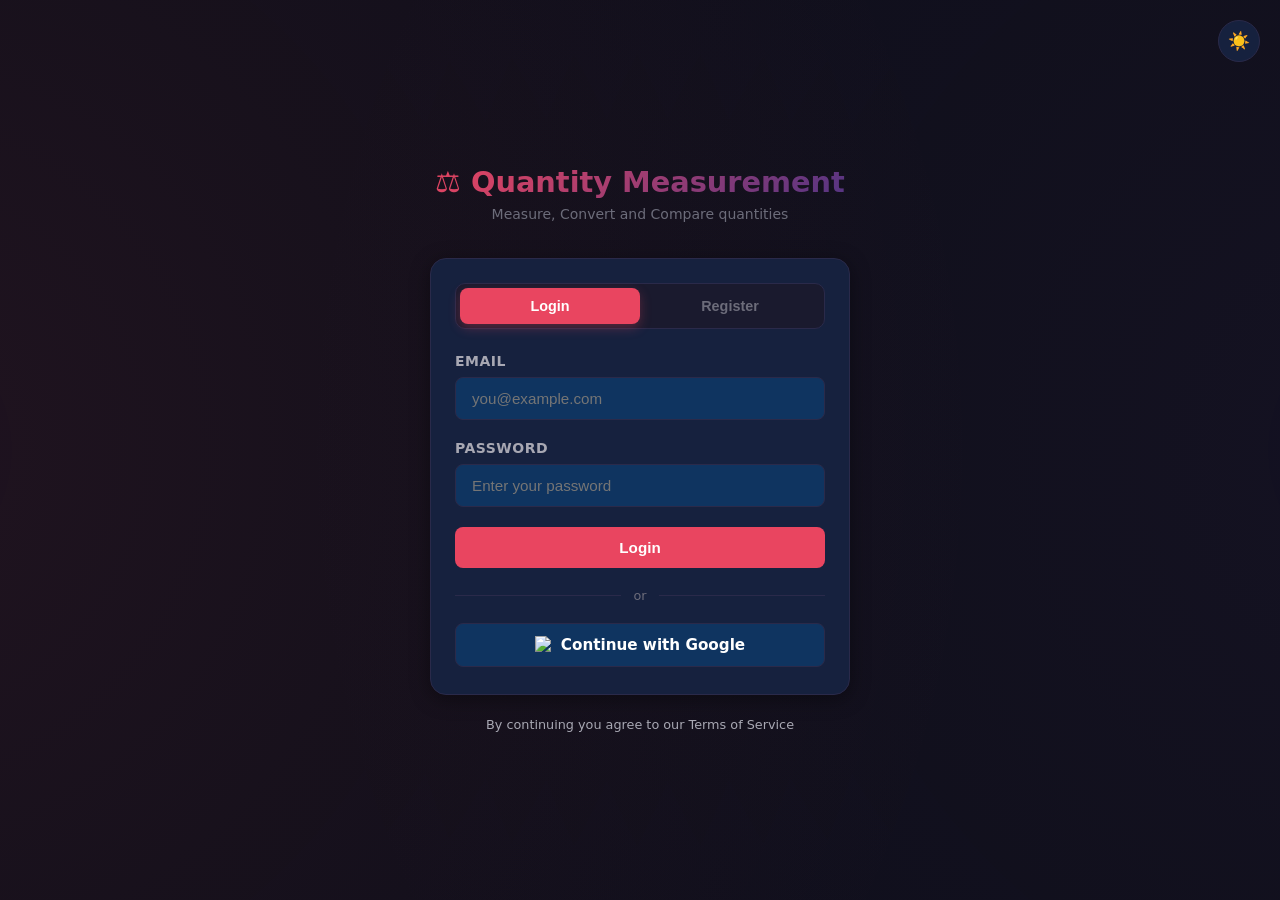
==== index.html @ e467d4db "[Vaidik Pandey] Publish. Frontend for QuantityMeasurementApp." ====
<!doctype html>
<html lang="en" data-theme="dark">
  <head>
    <meta charset="UTF-8" />
    <meta name="viewport" content="width=device-width, initial-scale=1.0" />
    <title>Quantity Measurement App</title>
    <link rel="stylesheet" href="css/style.css" />
    <link rel="stylesheet" href="css/auth.css" />
  </head>
  <body class="auth-page">
    <!-- Theme Toggle -->
    <div class="auth-theme-toggle">
      <button class="theme-toggle" onclick="toggleTheme()">
        <span id="theme-icon">☀️</span>
      </button>
    </div>

    <div class="auth-container fade-in">
      <!-- Logo -->
      <div class="auth-logo">
        <h1>⚖️ Quantity Measurement</h1>
        <p>Measure, Convert and Compare quantities</p>
      </div>

      <!-- Card -->
      <div class="card">
        <!-- Tabs -->
        <div class="auth-tabs">
          <button class="auth-tab active" data-tab="login-section">
            Login
          </button>
          <button class="auth-tab" data-tab="register-section">Register</button>
        </div>

        <!-- Login Form -->
        <div class="auth-form active" id="login-section">
          <div class="alert" id="login-alert"></div>

          <form id="login-form">
            <div class="form-group">
              <label>Email</label>
              <input
                type="email"
                id="login-email"
                placeholder="you@example.com"
                required
              />
            </div>
            <div class="form-group">
              <label>Password</label>
              <input
                type="password"
                id="login-password"
                placeholder="Enter your password"
                required
              />
            </div>
            <button
              type="submit"
              class="btn btn-primary"
              id="login-btn"
              data-text="Login"
            >
              Login
            </button>
          </form>

          <div class="divider">or</div>

          <a
            href="http://localhost:8080/oauth2/authorization/google"
            class="btn btn-google"
          >
            <img
              src="https://www.google.com/favicon.ico"
              width="18"
              height="18"
              alt="Google"
            />
            Continue with Google
          </a>
        </div>

        <!-- Register Form -->
        <div class="auth-form" id="register-section">
          <div class="alert" id="register-alert"></div>

          <form id="register-form">
            <div class="form-group">
              <label>Full Name</label>
              <input
                type="text"
                id="register-name"
                placeholder="Vaidik Pandey"
                required
              />
            </div>
            <div class="form-group">
              <label>Email</label>
              <input
                type="email"
                id="register-email"
                placeholder="you@example.com"
                required
              />
            </div>
            <div class="form-group">
              <label>Password</label>
              <input
                type="password"
                id="register-password"
                placeholder="Min 6 characters"
                required
              />
            </div>
            <div class="form-group">
              <label>Confirm Password</label>
              <input
                type="password"
                id="register-confirm"
                placeholder="Repeat password"
                required
              />
            </div>
            <button
              type="submit"
              class="btn btn-primary"
              id="register-btn"
              data-text="Create Account"
            >
              Create Account
            </button>
          </form>

          <div class="divider">or</div>

          <a
            href="http://localhost:8080/oauth2/authorization/google"
            class="btn btn-google"
          >
            <img
              src="https://www.google.com/favicon.ico"
              width="18"
              height="18"
              alt="Google"
            />
            Continue with Google
          </a>
        </div>
      </div>

      <div class="auth-footer">
        <p>By continuing you agree to our Terms of Service</p>
      </div>
    </div>

    <script src="js/config.js"></script>
    <script src="js/api.js"></script>
    <script src="js/auth.js"></script>
  </body>
</html>
---- css/style.css ----
/* Theme Variables */
:root[data-theme="dark"] {
  --bg-primary: #0f0f1a;
  --bg-secondary: #1a1a2e;
  --bg-card: #16213e;
  --bg-input: #0f3460;
  --accent: #e94560;
  --accent-hover: #c73652;
  --accent-secondary: #533483;
  --text-primary: #ffffff;
  --text-secondary: #a8a8b3;
  --text-muted: #6c6c7a;
  --border: #2a2a4a;
  --shadow: rgba(0, 0, 0, 0.4);
  --success: #00d4aa;
  --error: #ff6b6b;
  --warning: #ffd93d;
}

:root[data-theme="light"] {
  --bg-primary: #f0f2f5;
  --bg-secondary: #ffffff;
  --bg-card: #ffffff;
  --bg-input: #f8f9fa;
  --accent: #e94560;
  --accent-hover: #c73652;
  --accent-secondary: #533483;
  --text-primary: #1a1a2e;
  --text-secondary: #4a4a5a;
  --text-muted: #9a9aaa;
  --border: #e0e0f0;
  --shadow: rgba(0, 0, 0, 0.1);
  --success: #00b894;
  --error: #d63031;
  --warning: #fdcb6e;
}

/* Reset */
* {
  margin: 0;
  padding: 0;
  box-sizing: border-box;
}

html {
  scroll-behavior: smooth;
}

body {
  font-family:
    "Segoe UI",
    system-ui,
    -apple-system,
    sans-serif;
  background-color: var(--bg-primary);
  color: var(--text-primary);
  transition:
    background-color 0.3s ease,
    color 0.3s ease;
  min-height: 100vh;
}

/* Typography */
h1,
h2,
h3,
h4 {
  font-weight: 700;
  line-height: 1.2;
}

p {
  line-height: 1.6;
  color: var(--text-secondary);
}

/* Buttons */
.btn {
  padding: 12px 24px;
  border: none;
  border-radius: 8px;
  font-size: 0.95rem;
  font-weight: 600;
  cursor: pointer;
  transition: all 0.3s ease;
  display: inline-flex;
  align-items: center;
  justify-content: center;
  gap: 8px;
  text-decoration: none;
}

.btn-primary {
  background: var(--accent);
  color: white;
  width: 100%;
}

.btn-primary:hover {
  background: var(--accent-hover);
  transform: translateY(-2px);
  box-shadow: 0 8px 25px rgba(233, 69, 96, 0.3);
}

.btn-google {
  background: var(--bg-input);
  color: var(--text-primary);
  border: 1px solid var(--border);
  width: 100%;
}

.btn-google:hover {
  background: var(--border);
  transform: translateY(-2px);
}

.btn-secondary {
  background: var(--accent-secondary);
  color: white;
}

.btn-secondary:hover {
  opacity: 0.9;
  transform: translateY(-2px);
}

/* Form Elements */
.form-group {
  margin-bottom: 20px;
}

.form-group label {
  display: block;
  margin-bottom: 8px;
  font-size: 0.875rem;
  font-weight: 600;
  color: var(--text-secondary);
  text-transform: uppercase;
  letter-spacing: 0.5px;
}

.form-group input,
.form-group select {
  width: 100%;
  padding: 12px 16px;
  background: var(--bg-input);
  border: 1px solid var(--border);
  border-radius: 8px;
  color: var(--text-primary);
  font-size: 0.95rem;
  transition: all 0.3s ease;
  outline: none;
}

.form-group input:focus,
.form-group select:focus {
  border-color: var(--accent);
  box-shadow: 0 0 0 3px rgba(233, 69, 96, 0.15);
}

/* Cards */
.card {
  background: var(--bg-card);
  border: 1px solid var(--border);
  border-radius: 16px;
  padding: 24px;
  box-shadow: 0 4px 20px var(--shadow);
  transition: all 0.3s ease;
}

.card:hover {
  transform: translateY(-4px);
  box-shadow: 0 8px 30px var(--shadow);
}

/* Theme Toggle */
.theme-toggle {
  background: var(--bg-card);
  border: 1px solid var(--border);
  border-radius: 50%;
  width: 42px;
  height: 42px;
  cursor: pointer;
  font-size: 1.1rem;
  display: flex;
  align-items: center;
  justify-content: center;
  transition: all 0.3s ease;
}

.theme-toggle:hover {
  border-color: var(--accent);
  transform: rotate(20deg);
}

/* Alerts */
.alert {
  padding: 12px 16px;
  border-radius: 8px;
  font-size: 0.875rem;
  font-weight: 500;
  margin-bottom: 16px;
  display: none;
  animation: fadeIn 0.3s ease;
}

.alert.show {
  display: block;
}

.alert-success {
  background: rgba(0, 212, 170, 0.15);
  border: 1px solid var(--success);
  color: var(--success);
}

.alert-error {
  background: rgba(255, 107, 107, 0.15);
  border: 1px solid var(--error);
  color: var(--error);
}

/* Animations */
@keyframes fadeIn {
  from {
    opacity: 0;
    transform: translateY(-10px);
  }
  to {
    opacity: 1;
    transform: translateY(0);
  }
}

@keyframes slideIn {
  from {
    opacity: 0;
    transform: translateX(-20px);
  }
  to {
    opacity: 1;
    transform: translateX(0);
  }
}

@keyframes spin {
  to {
    transform: rotate(360deg);
  }
}

.fade-in {
  animation: fadeIn 0.5s ease forwards;
}
.slide-in {
  animation: slideIn 0.5s ease forwards;
}

/* Spinner */
.spinner {
  width: 20px;
  height: 20px;
  border: 2px solid rgba(255, 255, 255, 0.3);
  border-top-color: white;
  border-radius: 50%;
  animation: spin 0.8s linear infinite;
  display: inline-block;
}

/* Scrollbar */
::-webkit-scrollbar {
  width: 6px;
}
::-webkit-scrollbar-track {
  background: var(--bg-primary);
}
::-webkit-scrollbar-thumb {
  background: var(--accent);
  border-radius: 3px;
}

/* Responsive */
@media (max-width: 768px) {
  .card {
    border-radius: 12px;
    padding: 16px;
  }
  .btn {
    padding: 10px 20px;
  }
}
---- css/auth.css ----
/* Auth page layout */
.auth-page {
  min-height: 100vh;
  display: flex;
  align-items: center;
  justify-content: center;
  padding: 20px;
  position: relative;
}

/* Background gradient effect */
.auth-page::before {
  content: "";
  position: fixed;
  top: -50%;
  left: -50%;
  width: 200%;
  height: 200%;
  background:
    radial-gradient(
      circle at 20% 50%,
      rgba(233, 69, 96, 0.08) 0%,
      transparent 50%
    ),
    radial-gradient(
      circle at 80% 50%,
      rgba(83, 52, 131, 0.08) 0%,
      transparent 50%
    );
  pointer-events: none;
  z-index: 0;
}

/* Theme toggle position */
.auth-theme-toggle {
  position: fixed;
  top: 20px;
  right: 20px;
  z-index: 100;
}

/* Main auth card */
.auth-container {
  width: 100%;
  max-width: 420px;
  position: relative;
  z-index: 1;
}

/* Logo/branding */
.auth-logo {
  text-align: center;
  margin-bottom: 32px;
}

.auth-logo h1 {
  font-size: 1.8rem;
  background: linear-gradient(135deg, var(--accent), var(--accent-secondary));
  -webkit-background-clip: text;
  -webkit-text-fill-color: transparent;
  background-clip: text;
  margin-bottom: 4px;
}

.auth-logo p {
  font-size: 0.875rem;
  color: var(--text-muted);
}

/* Tab switcher */
.auth-tabs {
  display: flex;
  background: var(--bg-secondary);
  border-radius: 10px;
  padding: 4px;
  margin-bottom: 24px;
  border: 1px solid var(--border);
}

.auth-tab {
  flex: 1;
  padding: 10px;
  border: none;
  border-radius: 8px;
  background: transparent;
  color: var(--text-muted);
  font-size: 0.9rem;
  font-weight: 600;
  cursor: pointer;
  transition: all 0.3s ease;
}

.auth-tab.active {
  background: var(--accent);
  color: white;
  box-shadow: 0 4px 12px rgba(233, 69, 96, 0.3);
}

/* Form sections */
.auth-form {
  display: none;
}

.auth-form.active {
  display: block;
  animation: fadeIn 0.4s ease;
}

/* Divider */
.divider {
  display: flex;
  align-items: center;
  gap: 12px;
  margin: 20px 0;
  color: var(--text-muted);
  font-size: 0.8rem;
}

.divider::before,
.divider::after {
  content: "";
  flex: 1;
  height: 1px;
  background: var(--border);
}

/* Footer link */
.auth-footer {
  text-align: center;
  margin-top: 20px;
  font-size: 0.8rem;
  color: var(--text-muted);
}

.auth-footer a {
  color: var(--accent);
  text-decoration: none;
  font-weight: 600;
}

.auth-footer a:hover {
  text-decoration: underline;
}

/* Responsive */
@media (max-width: 480px) {
  .auth-container {
    max-width: 100%;
  }
  .auth-logo h1 {
    font-size: 1.5rem;
  }
}
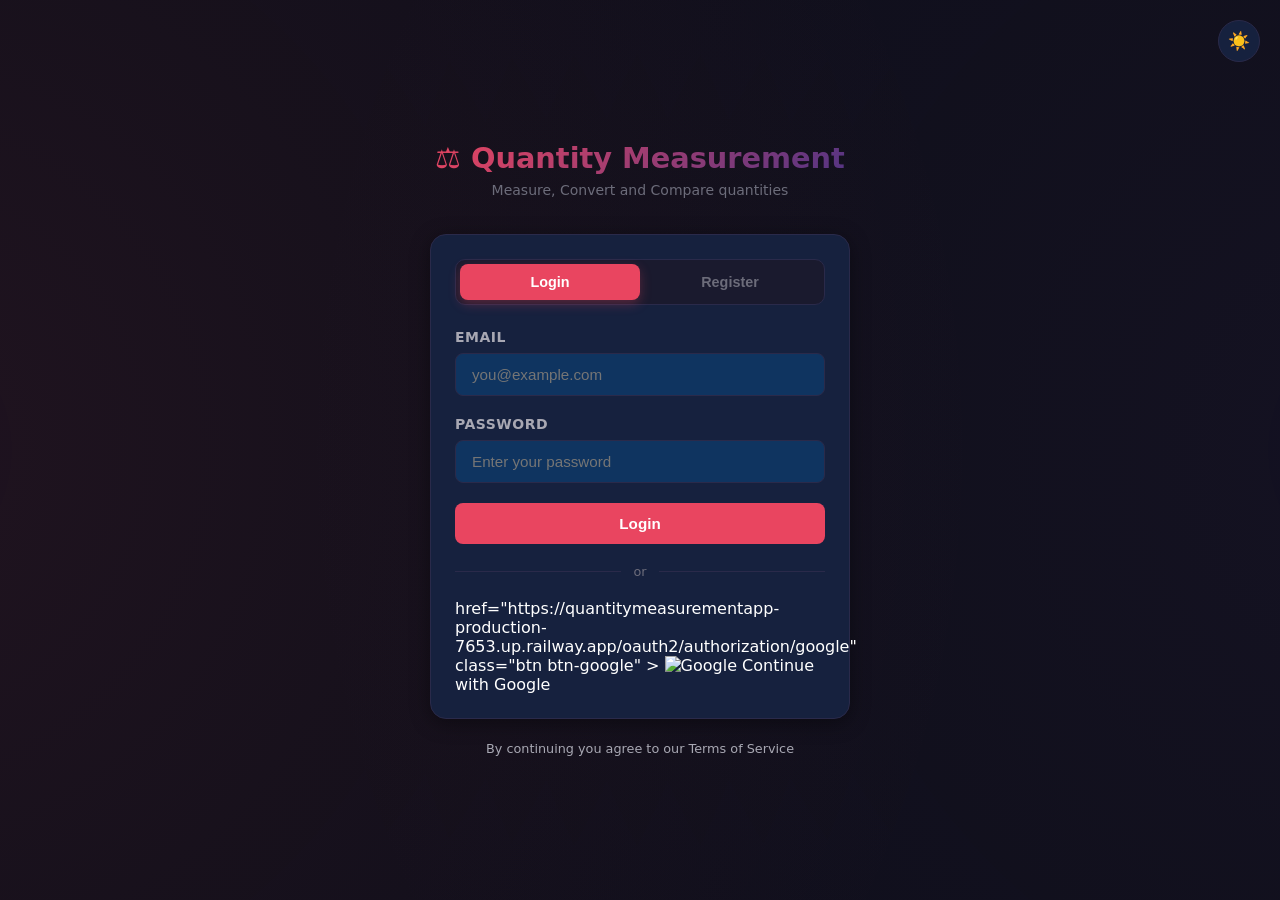
==== commit 140a1c06: "fix: point Google OAuth button to Railway backend" ====
--- a/index.html
+++ b/index.html
@@ -67,8 +67,8 @@
 
           <div class="divider">or</div>
 
-          <a
-            href="http://localhost:8080/oauth2/authorization/google"
+          
+            href="https://quantitymeasurementapp-production-7653.up.railway.app/oauth2/authorization/google"
             class="btn btn-google"
           >
             <img
@@ -134,8 +134,8 @@
 
           <div class="divider">or</div>
 
-          <a
-            href="http://localhost:8080/oauth2/authorization/google"
+          
+            href="https://quantitymeasurementapp-production-7653.up.railway.app/oauth2/authorization/google"
             class="btn btn-google"
           >
             <img
@@ -158,4 +158,4 @@
     <script src="js/api.js"></script>
     <script src="js/auth.js"></script>
   </body>
-</html>
+</html>
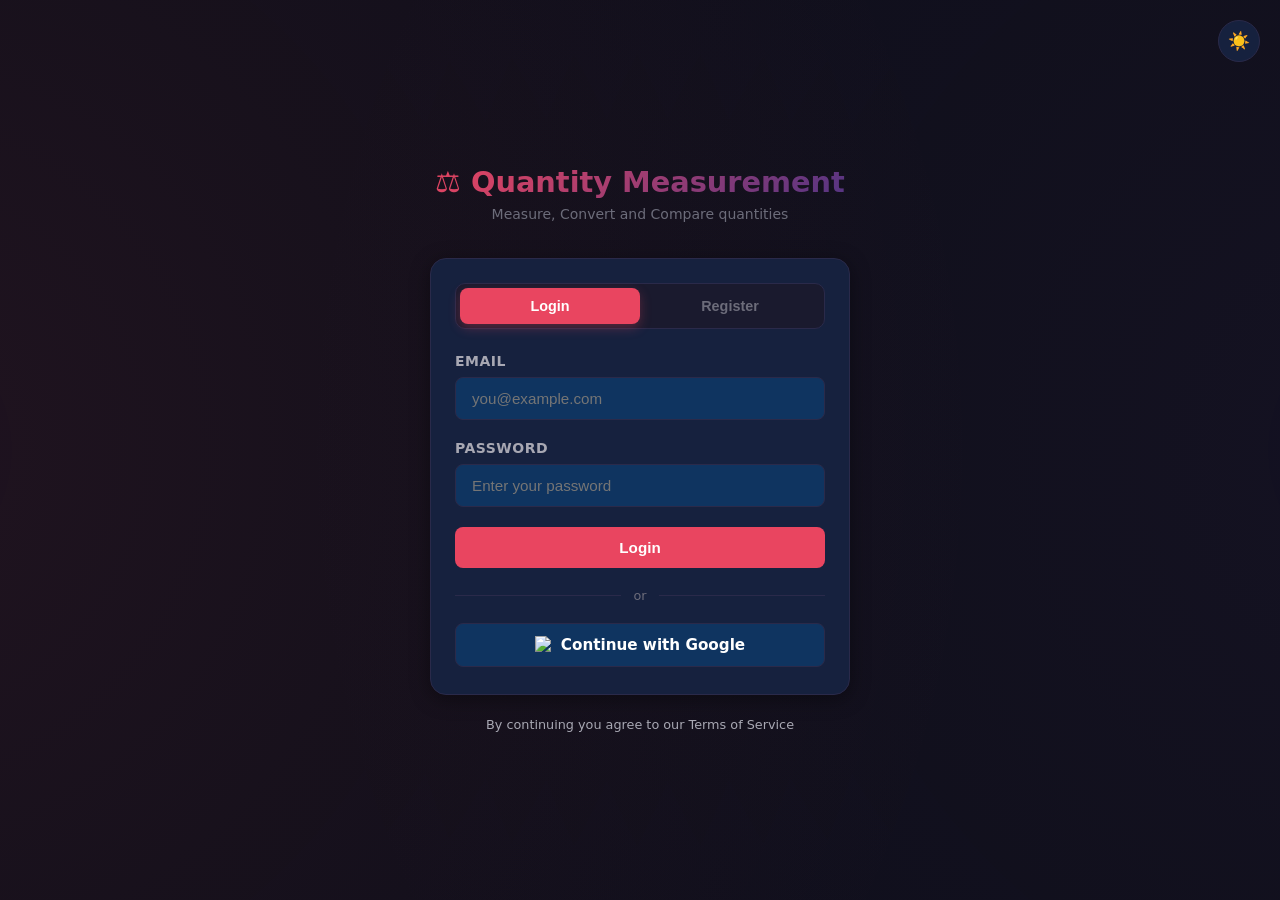
==== commit 4b04e516: "fix: point Google OAuth button to Railway backend" ====
--- a/index.html
+++ b/index.html
@@ -67,7 +67,7 @@
 
           <div class="divider">or</div>
 
-          
+          <a
             href="https://quantitymeasurementapp-production-7653.up.railway.app/oauth2/authorization/google"
             class="btn btn-google"
           >
@@ -134,7 +134,7 @@
 
           <div class="divider">or</div>
 
-          
+          <a
             href="https://quantitymeasurementapp-production-7653.up.railway.app/oauth2/authorization/google"
             class="btn btn-google"
           >
@@ -158,4 +158,4 @@
     <script src="js/api.js"></script>
     <script src="js/auth.js"></script>
   </body>
-</html>+</html>
